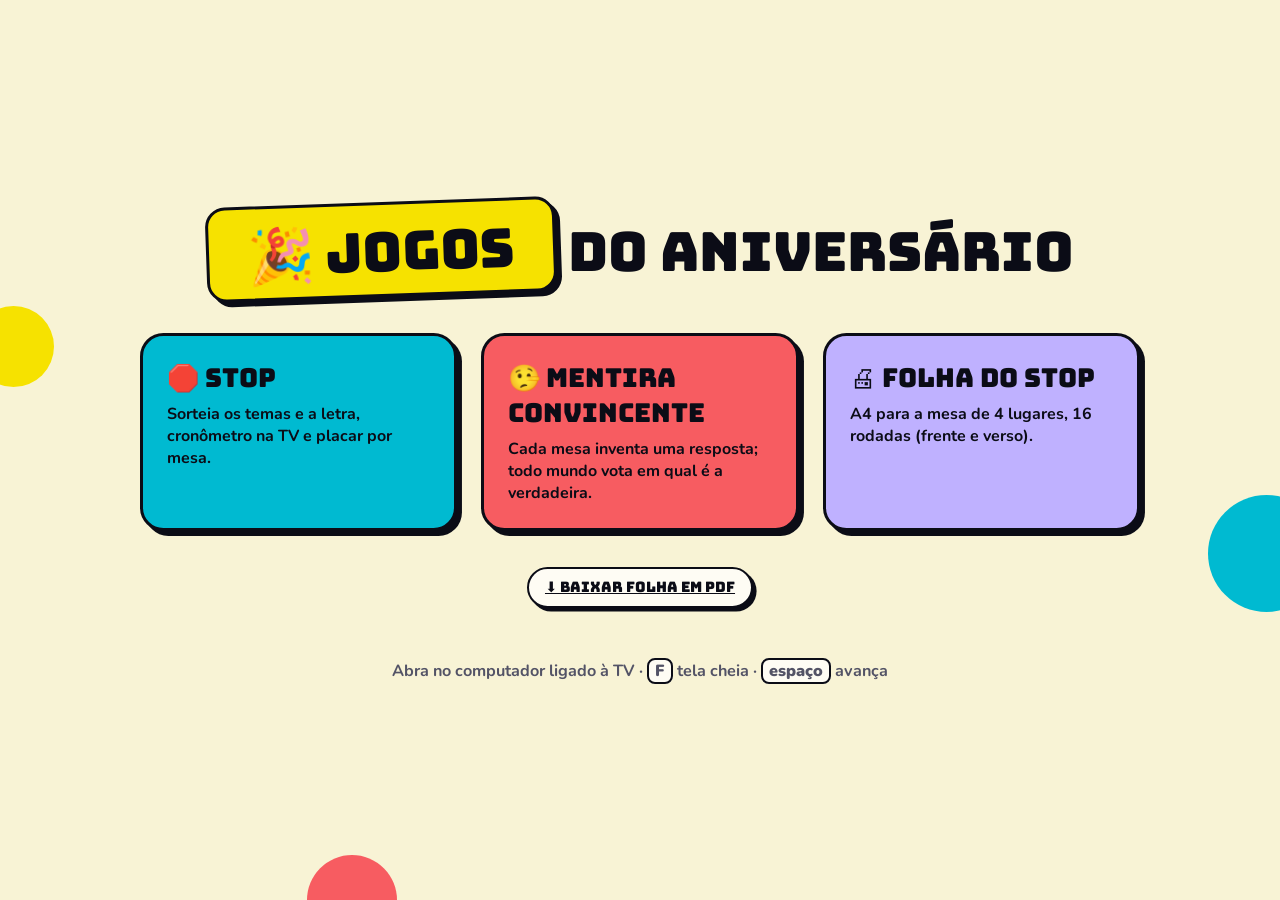
==== index.html @ de7eb235 "Corrige pontuação no índice Co-Authored-By: Claude Opus 5.5 <noreply@anthropic.com>" ====
<!doctype html>
<html lang="pt-BR">
<head>
<meta charset="utf-8">
<meta name="viewport" content="width=device-width,initial-scale=1">
<title>Jogos do Aniversário</title>
<script>
  (function(){
    var sis = matchMedia('(prefers-color-scheme: dark)');
    var e = null; try { e = localStorage.getItem('aniversario:tema'); } catch(x){}
    document.documentElement.dataset.theme = (e ? e === 'escuro' : sis.matches) ? 'dark' : 'light';
  })();
</script>
<link rel="preconnect" href="https://fonts.googleapis.com">
<link rel="preconnect" href="https://fonts.gstatic.com" crossorigin>
<link rel="stylesheet" href="https://fonts.googleapis.com/css2?family=Bungee&family=Nunito:wght@600;700;800;900&display=swap">
<link rel="stylesheet" href="tema.css">
<style>
body { overflow: auto; }
main { min-height: 100vh; display: flex; flex-direction: column; align-items: center; justify-content: center; gap: 4vh; padding: 6vh 16px; }
h1 { font-size: clamp(28px, 6vh, 72px); text-align: center; }
.jogos { display: grid; grid-template-columns: repeat(auto-fit, minmax(240px, 1fr)); gap: 24px; width: min(1000px, 100%); }
a.card { display: flex; flex-direction: column; gap: 8px; text-decoration: none; color: var(--tinta); padding: 24px; transition: transform .12s, box-shadow .12s; }
a.card:active { box-shadow: none; transform: translate(var(--o), var(--o)); }
a.card b { font-family: var(--fd); font-weight: 400; font-size: 26px; }
a.card span { font-size: 16px; }
.c1 { background: var(--turq); } .c2 { background: var(--coral); } .c3 { background: oklch(80% .11 292); }
</style>
</head>
<body>
<main>
  <h1><span class="tag">🎉 Jogos</span> do Aniversário</h1>
  <div class="jogos">
    <a class="card c1" href="stop.html"><b>🛑 Stop</b><span>Sorteia os temas e a letra, cronômetro na TV e placar por mesa.</span></a>
    <a class="card c2" href="mentira.html"><b>🤥 Mentira Convincente</b><span>Cada mesa inventa uma resposta; todo mundo vota em qual é a verdadeira.</span></a>
    <a class="card c3" href="folha-stop.html"><b>🖨 Folha do Stop</b><span>A4 para a mesa de 4 lugares, 16 rodadas (frente e verso).</span></a>
  </div>
  <a class="btn small" href="folha-stop.pdf" download>⬇ Baixar folha em PDF</a>
  <p class="hint">Abra no computador ligado à TV · <kbd>F</kbd> tela cheia · <kbd>espaço</kbd> avança</p>
</main>
</body>
</html>
---- tema.css ----
/* Visual "pop" (mesma pegada do Sorteia Mímica): papel, borda grossa de tinta, sombra dura,
   títulos em Bungee e texto em Nunito. Tamanhos em vh para ler de longe na TV. */
:root {
  --tinta: oklch(16% .02 280);          /* texto fixo sobre amarelo/turquesa/coral nos dois temas */
  --ink: var(--tinta);
  --paper: oklch(99% .01 95);
  --canary: oklch(90% .19 103);
  --grape: oklch(53% .24 292);
  --turq: oklch(72% .13 210);
  --coral: oklch(68% .19 22);
  --bg: oklch(96% .04 100);
  --text: var(--ink);
  --surface: var(--paper);
  --surface2: oklch(93% .02 100);
  --muted: oklch(45% .03 285);
  --on-grape: oklch(99% .01 95);
  --destaque: var(--grape);
  --turq-bg: color-mix(in oklab, var(--turq) 28%, var(--paper));
  --canary-bg: color-mix(in oklab, var(--canary) 32%, var(--paper));
  --coral-bg: color-mix(in oklab, var(--coral) 28%, var(--paper));
  --b: max(3px, .42vh);
  --bf: max(2px, .3vh);
  --o: max(4px, .55vh);
  --of: max(3px, .4vh);
  --pop: var(--o) var(--o) 0 0 var(--ink);
  --pop-f: var(--of) var(--of) 0 0 var(--ink);
  --r: max(18px, 2.6vh);
  --rb: max(16px, 2.2vh);
  --fd: "Bungee", system-ui, sans-serif;
  --ft: "Nunito", system-ui, -apple-system, "Segoe UI", Roboto, sans-serif;
  color-scheme: light;
}
:root[data-theme="dark"] {
  --ink: oklch(96% .01 95);
  --paper: oklch(26% .04 285);
  --bg: oklch(20% .03 285);
  --surface2: oklch(32% .03 285);
  --muted: oklch(75% .02 285);
  --destaque: oklch(78% .14 292);
  --turq-bg: color-mix(in oklab, var(--turq) 30%, var(--paper));
  --canary-bg: color-mix(in oklab, var(--canary) 30%, var(--paper));
  --coral-bg: color-mix(in oklab, var(--coral) 30%, var(--paper));
  color-scheme: dark;
}

* { box-sizing: border-box; }
html, body { margin: 0; height: 100%; }
body { background: var(--bg); color: var(--text); font-family: var(--ft); font-weight: 700; overflow: hidden; }
body::before, body::after, html::before { content: ""; position: fixed; z-index: -1; pointer-events: none; border-radius: 50%; }
body::before { width: 9vh; height: 9vh; left: -3vh; top: 34%; background: var(--canary); }
html::before { width: 13vh; height: 13vh; right: -5vh; top: 55%; background: var(--turq); }
body::after { width: 10vh; height: 10vh; left: 24%; bottom: -5vh; background: var(--coral); }

.screen { display: none; height: 100vh; padding: 3vh 4vw; flex-direction: column; gap: 2.4vh; }
.screen.active { display: flex; }
h1 { font-family: var(--fd); font-weight: 400; font-size: clamp(22px, 4.6vh, 60px); margin: 0; line-height: 1.15; }
.muted { color: var(--muted); }
.hint { font-size: clamp(12px, 1.8vh, 20px); color: var(--muted); text-align: center; }
kbd { font-family: var(--ft); font-weight: 900; border: var(--bf) solid var(--ink); border-radius: 8px; padding: 0 .4em; background: var(--surface); }
.bar { display: flex; align-items: center; justify-content: space-between; gap: 2vw; }
.btns { display: flex; gap: 1.6vw; justify-content: center; flex-wrap: wrap; align-items: center; }

/* etiqueta amarela torta (título, rodada) */
.tag {
  display: inline-block; font-family: var(--fd); font-weight: 400; padding: .3em .7em .2em;
  background: var(--canary); color: var(--tinta); border: var(--b) solid var(--ink);
  border-radius: var(--rb); box-shadow: var(--pop); transform: rotate(-2deg);
}

.btn {
  appearance: none; font-family: var(--fd); font-weight: 400; font-size: clamp(14px, 2.5vh, 30px); line-height: 1.15;
  padding: .75em 1.3em; border: var(--b) solid var(--ink); border-radius: var(--rb);
  background: var(--surface); color: var(--text); box-shadow: var(--pop); cursor: pointer;
  touch-action: manipulation; transition: transform .12s, box-shadow .12s;
}
.btn:active:not(:disabled) { box-shadow: none; transform: translate(var(--o), var(--o)); }
.btn.primary { background: var(--grape); color: var(--on-grape); }
.btn.coral { background: var(--coral); color: var(--tinta); }
.btn.small { font-size: clamp(11px, 1.6vh, 18px); padding: .7em 1.1em; border-width: var(--bf); box-shadow: var(--pop-f); border-radius: 999px; }
.btn.small:active:not(:disabled) { transform: translate(var(--of), var(--of)); }
.btn:disabled { background: var(--surface2); color: var(--muted); box-shadow: none; cursor: not-allowed; }
@media (hover: hover) { .btn:not(:disabled):hover { filter: brightness(1.06); } }

.card { background: var(--surface); border: var(--b) solid var(--ink); border-radius: var(--r); box-shadow: var(--pop); padding: 2vh 1.6vw; }
:focus-visible { outline: 3px solid var(--destaque); outline-offset: 3px; }

/* config */
.setup { overflow: auto; }
.cfg { display: grid; grid-template-columns: minmax(0, 1fr) minmax(0, 2fr); gap: 2.4vw; flex: 1; min-height: 0; padding: 0 var(--o) var(--o) 0; }
.cfg .card { display: flex; flex-direction: column; gap: 14px; min-height: 0; }
.cfg h2 { font-family: var(--fd); font-weight: 400; font-size: 15px; margin: 0; }
label { font-weight: 800; font-size: 15px; display: flex; flex-direction: column; gap: 6px; }
.campo, .cfg input, .cfg textarea {
  font: inherit; font-weight: 800; font-size: 16px; color: var(--text); background: var(--surface2);
  border: var(--bf) solid var(--ink); border-radius: 16px; padding: 10px 14px;
}
.cfg textarea { resize: vertical; }
.campo:focus, .cfg input:focus, .cfg textarea:focus { outline: 3px solid var(--destaque); outline-offset: 2px; }
.cols { display: grid; grid-template-columns: repeat(auto-fit, minmax(110px, 1fr)); gap: 12px; }
.nota { font-size: 14px; line-height: 1.5; color: var(--muted); }
.nota b { color: var(--text); }
.aviso { background: var(--coral-bg); border: var(--bf) solid var(--ink); border-radius: 14px; padding: 8px 12px; font-size: 14px; }
@media (max-width: 800px) { .cfg { grid-template-columns: minmax(0, 1fr); } body { overflow: auto; } }

/* cronômetro */
.relogio {
  font-family: var(--fd); font-weight: 400; font-variant-numeric: tabular-nums; line-height: 1;
  font-size: clamp(28px, 8vh, 110px); padding: .15em .45em .1em; min-width: 3.4em; text-align: center;
  background: var(--surface); border: var(--b) solid var(--ink); border-radius: var(--rb); box-shadow: var(--pop);
  transition: background-color .3s, color .3s;
}
.relogio:empty { visibility: hidden; }
.relogio.urgente { background: var(--coral-bg); color: var(--coral); animation: pulsar 1s ease-in-out infinite; }
.barra { position: relative; height: 2vh; min-height: 12px; border: var(--bf) solid var(--ink); border-radius: 999px; overflow: hidden; background: var(--grape); }
.barra > div { position: absolute; inset: 0; background: var(--surface); transform-origin: right; transition: transform .15s linear; }
.barra.urgente { background: var(--coral); }
.barra.urgente > div { background: var(--coral-bg); }
@keyframes pulsar { 50% { transform: scale(1.04); } }

/* tela inteira "STOP!" / "TEMPO!" */
.flash {
  position: fixed; inset: 0; z-index: 30; display: none; align-items: center; justify-content: center;
  background: var(--coral); color: var(--tinta); font-family: var(--fd); font-size: 24vh; cursor: pointer;
}
.flash.show { display: flex; animation: entrar .4s cubic-bezier(.2, 1.4, .4, 1); }
.flash span { transform: rotate(-4deg); }
@keyframes entrar { from { transform: scale(.85); opacity: 0; } to { transform: none; opacity: 1; } }
@keyframes pop { 0% { transform: scale(1.18) rotate(var(--rot, 0deg)); } 100% { transform: rotate(var(--rot, 0deg)); } }

/* placar */
.board { flex: 1; min-height: 0; overflow: auto; display: flex; flex-direction: column; gap: 1.8vh; justify-content: center; padding: 0 var(--o) var(--o) 0; }
.brow {
  display: grid; grid-template-columns: 7vh minmax(0, 18vw) minmax(0, 1fr) 14vh auto; align-items: center; gap: 1.5vw;
  background: var(--surface); border: var(--b) solid var(--ink); border-radius: var(--rb); box-shadow: var(--pop);
  padding: 1vh 1.4vw; font-size: clamp(15px, 3.2vh, 40px); font-weight: 900;
  animation: entrar .35s ease-out both;
}
.brow[data-pos="1"] { background: var(--canary); color: var(--tinta); font-size: clamp(17px, 3.8vh, 48px); }
.brow[data-pos="2"] { background: var(--surface2); }
.brow[data-pos="3"] { background: var(--coral-bg); }
.brow .rk { text-align: center; font-family: var(--fd); font-weight: 400; }
.brow .nm { overflow: hidden; text-overflow: ellipsis; white-space: nowrap; }
.brow .track { height: 3.4vh; border: var(--bf) solid var(--tinta); border-radius: 999px; background: var(--paper); overflow: hidden; }
.brow .fill { height: 100%; background: var(--grape); border-right: var(--bf) solid var(--tinta); transition: width .9s cubic-bezier(.2, .8, .2, 1); }
.brow .sc { text-align: right; font-family: var(--fd); font-weight: 400; font-variant-numeric: tabular-nums; }
.brow .delta { display: block; font-family: var(--ft); font-weight: 900; font-size: .5em; opacity: .75; }
.adj { display: flex; gap: .5vw; }
.adj button {
  font: inherit; font-size: .5em; width: 2.2em; height: 2.2em; border-radius: 50%; cursor: pointer;
  border: var(--bf) solid var(--ink); background: var(--surface); color: var(--text); box-shadow: var(--pop-f);
}
.adj button:active { box-shadow: none; transform: translate(var(--of), var(--of)); }
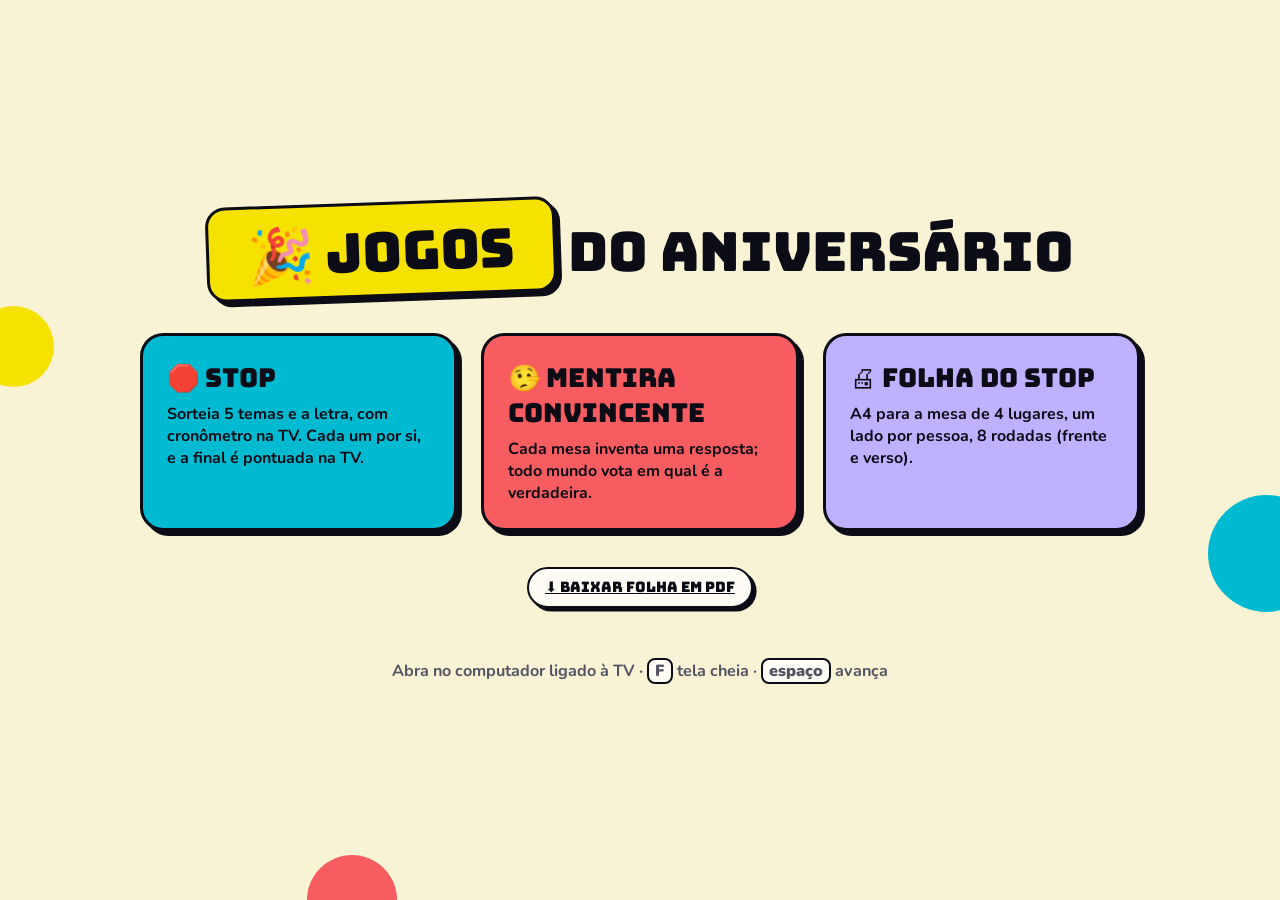
==== commit 1f3e4fc2: "Stop cada um por si: 5 temas, folha individual por lado e final na TV Co-Authored-By: Claude Opus 5." ====
--- a/index.html
+++ b/index.html
@@ -31,9 +31,9 @@
 <main>
   <h1><span class="tag">🎉 Jogos</span> do Aniversário</h1>
   <div class="jogos">
-    <a class="card c1" href="stop.html"><b>🛑 Stop</b><span>Sorteia os temas e a letra, cronômetro na TV e placar por mesa.</span></a>
+    <a class="card c1" href="stop.html"><b>🛑 Stop</b><span>Sorteia 5 temas e a letra, com cronômetro na TV. Cada um por si, e a final é pontuada na TV.</span></a>
     <a class="card c2" href="mentira.html"><b>🤥 Mentira Convincente</b><span>Cada mesa inventa uma resposta; todo mundo vota em qual é a verdadeira.</span></a>
-    <a class="card c3" href="folha-stop.html"><b>🖨 Folha do Stop</b><span>A4 para a mesa de 4 lugares, 16 rodadas (frente e verso).</span></a>
+    <a class="card c3" href="folha-stop.html"><b>🖨 Folha do Stop</b><span>A4 para a mesa de 4 lugares, um lado por pessoa, 8 rodadas (frente e verso).</span></a>
   </div>
   <a class="btn small" href="folha-stop.pdf" download>⬇ Baixar folha em PDF</a>
   <p class="hint">Abra no computador ligado à TV · <kbd>F</kbd> tela cheia · <kbd>espaço</kbd> avança</p>
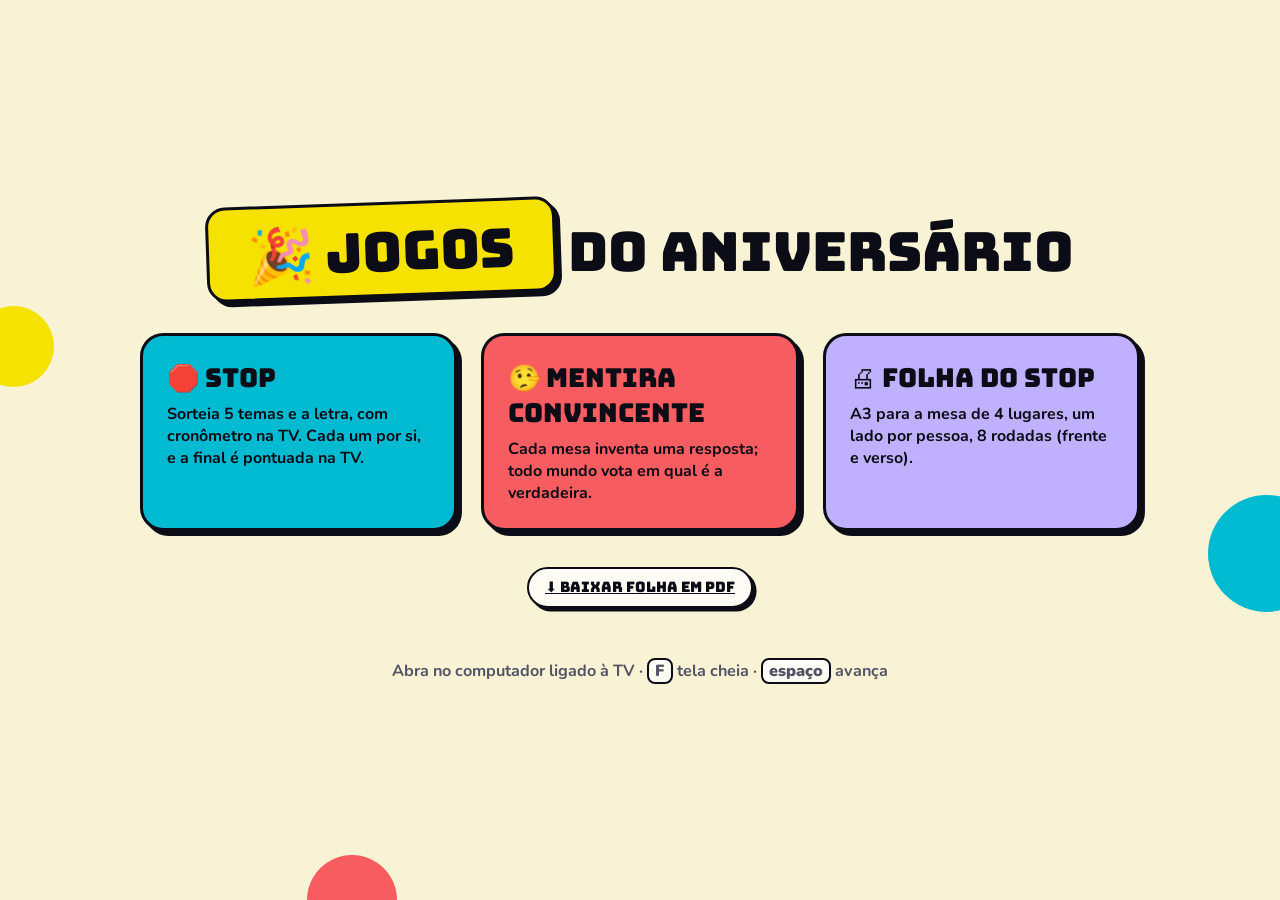
==== commit 305244fd: "Folha do Stop em A3 para caber melhor a escrita Co-Authored-By: Claude Opus 5.5 <noreply@anthropic.c" ====
--- a/index.html
+++ b/index.html
@@ -33,7 +33,7 @@
   <div class="jogos">
     <a class="card c1" href="stop.html"><b>🛑 Stop</b><span>Sorteia 5 temas e a letra, com cronômetro na TV. Cada um por si, e a final é pontuada na TV.</span></a>
     <a class="card c2" href="mentira.html"><b>🤥 Mentira Convincente</b><span>Cada mesa inventa uma resposta; todo mundo vota em qual é a verdadeira.</span></a>
-    <a class="card c3" href="folha-stop.html"><b>🖨 Folha do Stop</b><span>A4 para a mesa de 4 lugares, um lado por pessoa, 8 rodadas (frente e verso).</span></a>
+    <a class="card c3" href="folha-stop.html"><b>🖨 Folha do Stop</b><span>A3 para a mesa de 4 lugares, um lado por pessoa, 8 rodadas (frente e verso).</span></a>
   </div>
   <a class="btn small" href="folha-stop.pdf" download>⬇ Baixar folha em PDF</a>
   <p class="hint">Abra no computador ligado à TV · <kbd>F</kbd> tela cheia · <kbd>espaço</kbd> avança</p>
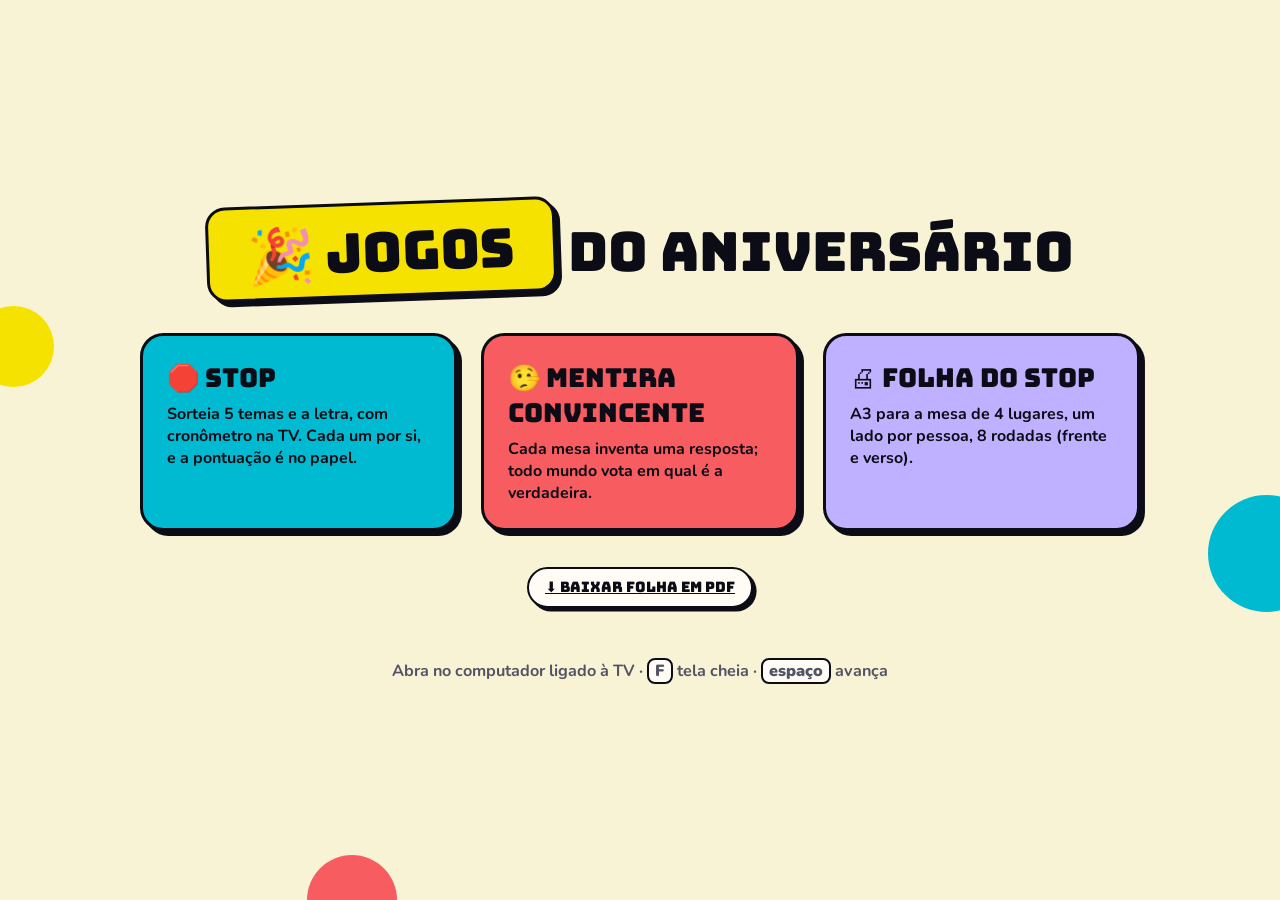
==== commit 46bef932: "Stop na TV só sorteia temas e letra; pontuação toda no papel Co-Authored-By: Claude Opus 5.5 <norepl" ====
--- a/index.html
+++ b/index.html
@@ -31,7 +31,7 @@
 <main>
   <h1><span class="tag">🎉 Jogos</span> do Aniversário</h1>
   <div class="jogos">
-    <a class="card c1" href="stop.html"><b>🛑 Stop</b><span>Sorteia 5 temas e a letra, com cronômetro na TV. Cada um por si, e a final é pontuada na TV.</span></a>
+    <a class="card c1" href="stop.html"><b>🛑 Stop</b><span>Sorteia 5 temas e a letra, com cronômetro na TV. Cada um por si, e a pontuação é no papel.</span></a>
     <a class="card c2" href="mentira.html"><b>🤥 Mentira Convincente</b><span>Cada mesa inventa uma resposta; todo mundo vota em qual é a verdadeira.</span></a>
     <a class="card c3" href="folha-stop.html"><b>🖨 Folha do Stop</b><span>A3 para a mesa de 4 lugares, um lado por pessoa, 8 rodadas (frente e verso).</span></a>
   </div>
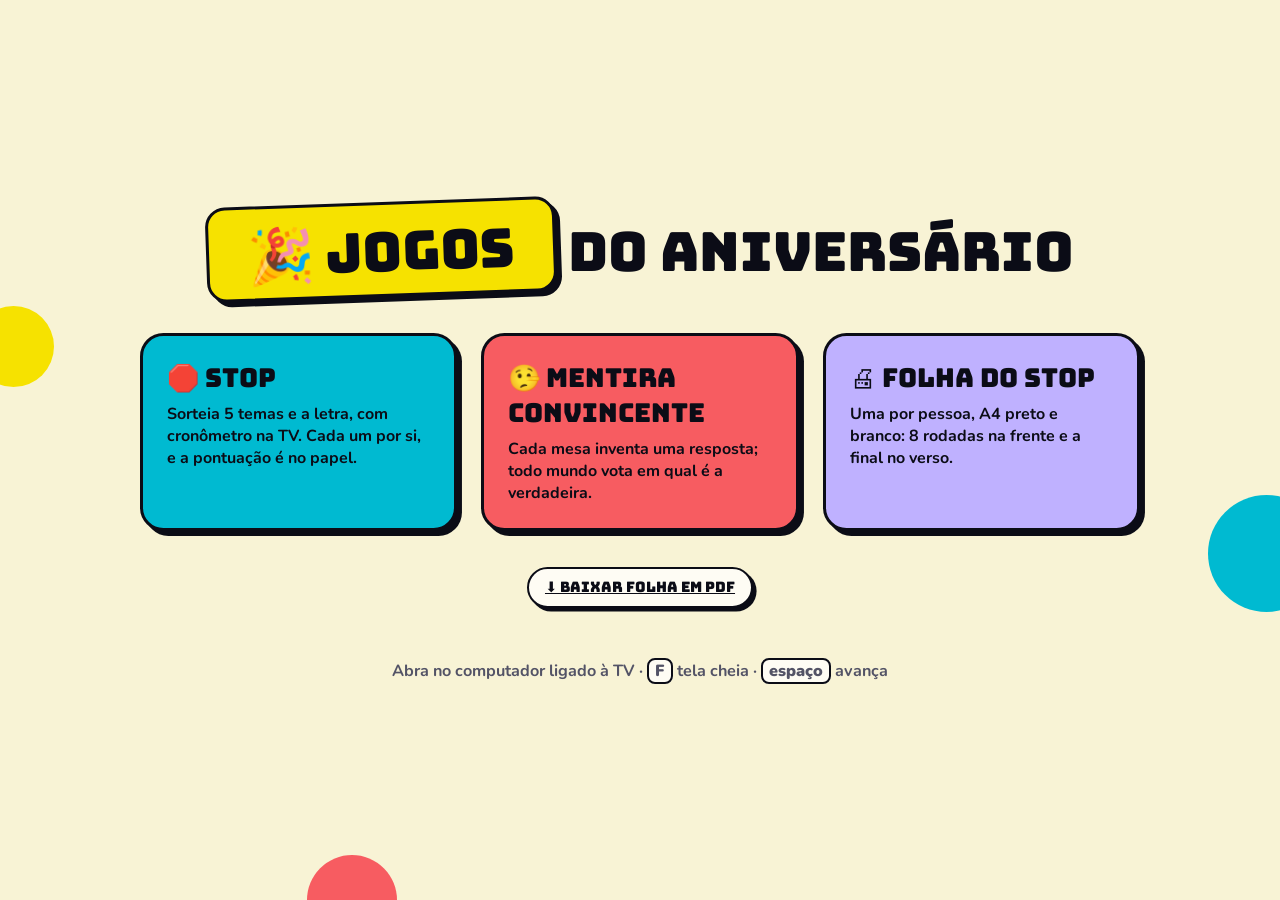
==== commit 4527a725: "Título não encosta mais o acento no selo quando quebra linha Co-Authored-By: Claude Opus 5.5 <norepl" ====
--- a/index.html
+++ b/index.html
@@ -33,7 +33,7 @@
   <div class="jogos">
     <a class="card c1" href="stop.html"><b>🛑 Stop</b><span>Sorteia 5 temas e a letra, com cronômetro na TV. Cada um por si, e a pontuação é no papel.</span></a>
     <a class="card c2" href="mentira.html"><b>🤥 Mentira Convincente</b><span>Cada mesa inventa uma resposta; todo mundo vota em qual é a verdadeira.</span></a>
-    <a class="card c3" href="folha-stop.html"><b>🖨 Folha do Stop</b><span>A3 para a mesa de 4 lugares, um lado por pessoa, 8 rodadas (frente e verso).</span></a>
+    <a class="card c3" href="folha-stop.html"><b>🖨 Folha do Stop</b><span>Uma por pessoa, A4 preto e branco: 8 rodadas na frente e a final no verso.</span></a>
   </div>
   <a class="btn small" href="folha-stop.pdf" download>⬇ Baixar folha em PDF</a>
   <p class="hint">Abra no computador ligado à TV · <kbd>F</kbd> tela cheia · <kbd>espaço</kbd> avança</p>
--- a/tema.css
+++ b/tema.css
@@ -53,11 +53,12 @@
 
 .screen { display: none; height: 100vh; padding: 3vh 4vw; flex-direction: column; gap: 2.4vh; }
 .screen.active { display: flex; }
-h1 { font-family: var(--fd); font-weight: 400; font-size: clamp(22px, 4.6vh, 60px); margin: 0; line-height: 1.15; }
+h1 { font-family: var(--fd); font-weight: 400; font-size: clamp(22px, 4.6vh, 60px); margin: 0; line-height: 1.6; }
+h1 .tag { line-height: 1.15; }
 .muted { color: var(--muted); }
 .hint { font-size: clamp(12px, 1.8vh, 20px); color: var(--muted); text-align: center; }
 kbd { font-family: var(--ft); font-weight: 900; border: var(--bf) solid var(--ink); border-radius: 8px; padding: 0 .4em; background: var(--surface); }
-.bar { display: flex; align-items: center; justify-content: space-between; gap: 2vw; }
+.bar { display: flex; align-items: center; justify-content: space-between; gap: 2vw; flex-wrap: wrap; }
 .btns { display: flex; gap: 1.6vw; justify-content: center; flex-wrap: wrap; align-items: center; }
 
 /* etiqueta amarela torta (título, rodada) */
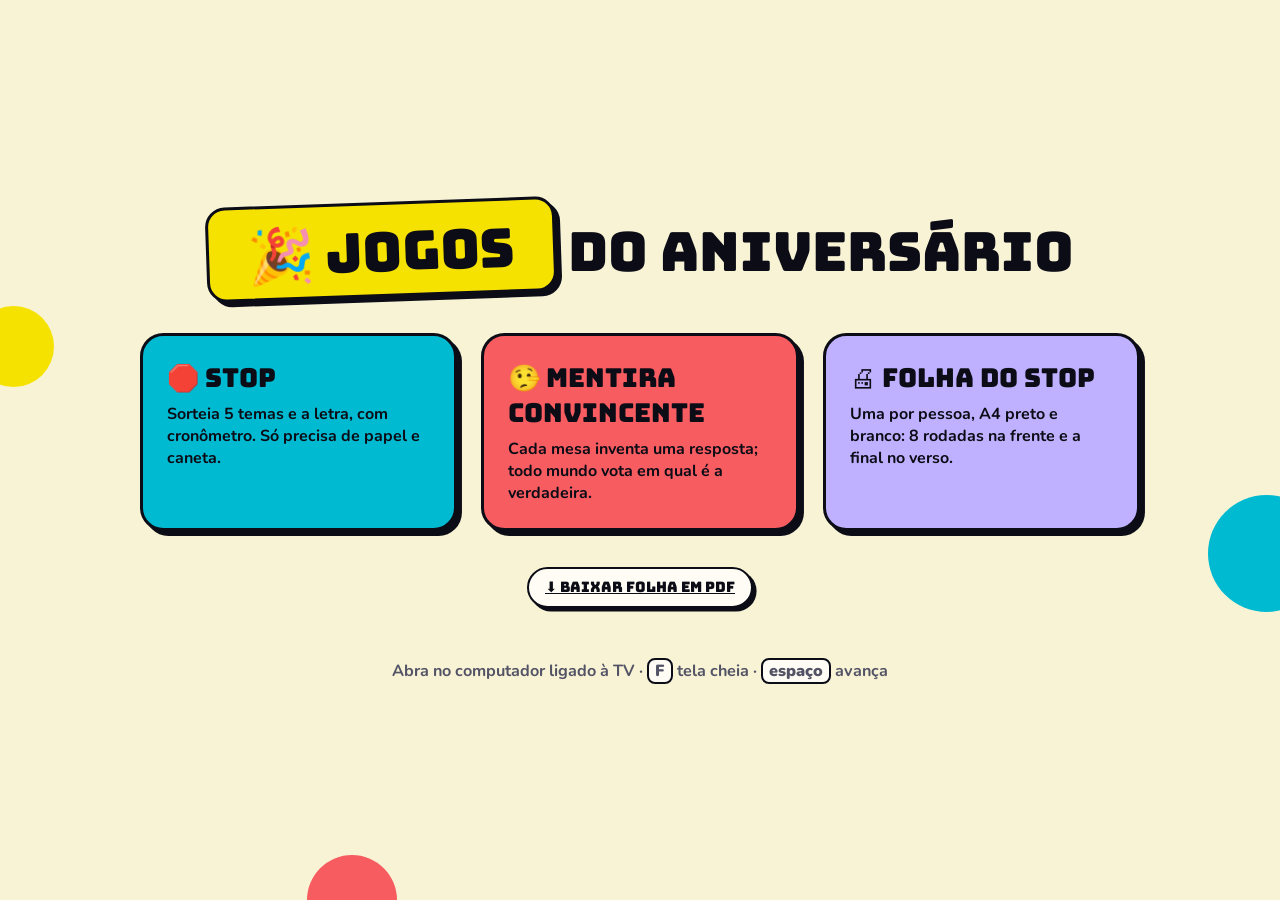
==== commit b97570be: "Stop: ícone e texto de divulgação sem TV (só papel e caneta) Co-Authored-By: Claude Opus 5.5 <norepl" ====
--- a/index.html
+++ b/index.html
@@ -31,7 +31,7 @@
 <main>
   <h1><span class="tag">🎉 Jogos</span> do Aniversário</h1>
   <div class="jogos">
-    <a class="card c1" href="stop.html"><b>🛑 Stop</b><span>Sorteia 5 temas e a letra, com cronômetro na TV. Cada um por si, e a pontuação é no papel.</span></a>
+    <a class="card c1" href="stop.html"><b>🛑 Stop</b><span>Sorteia 5 temas e a letra, com cronômetro. Só precisa de papel e caneta.</span></a>
     <a class="card c2" href="mentira.html"><b>🤥 Mentira Convincente</b><span>Cada mesa inventa uma resposta; todo mundo vota em qual é a verdadeira.</span></a>
     <a class="card c3" href="folha-stop.html"><b>🖨 Folha do Stop</b><span>Uma por pessoa, A4 preto e branco: 8 rodadas na frente e a final no verso.</span></a>
   </div>
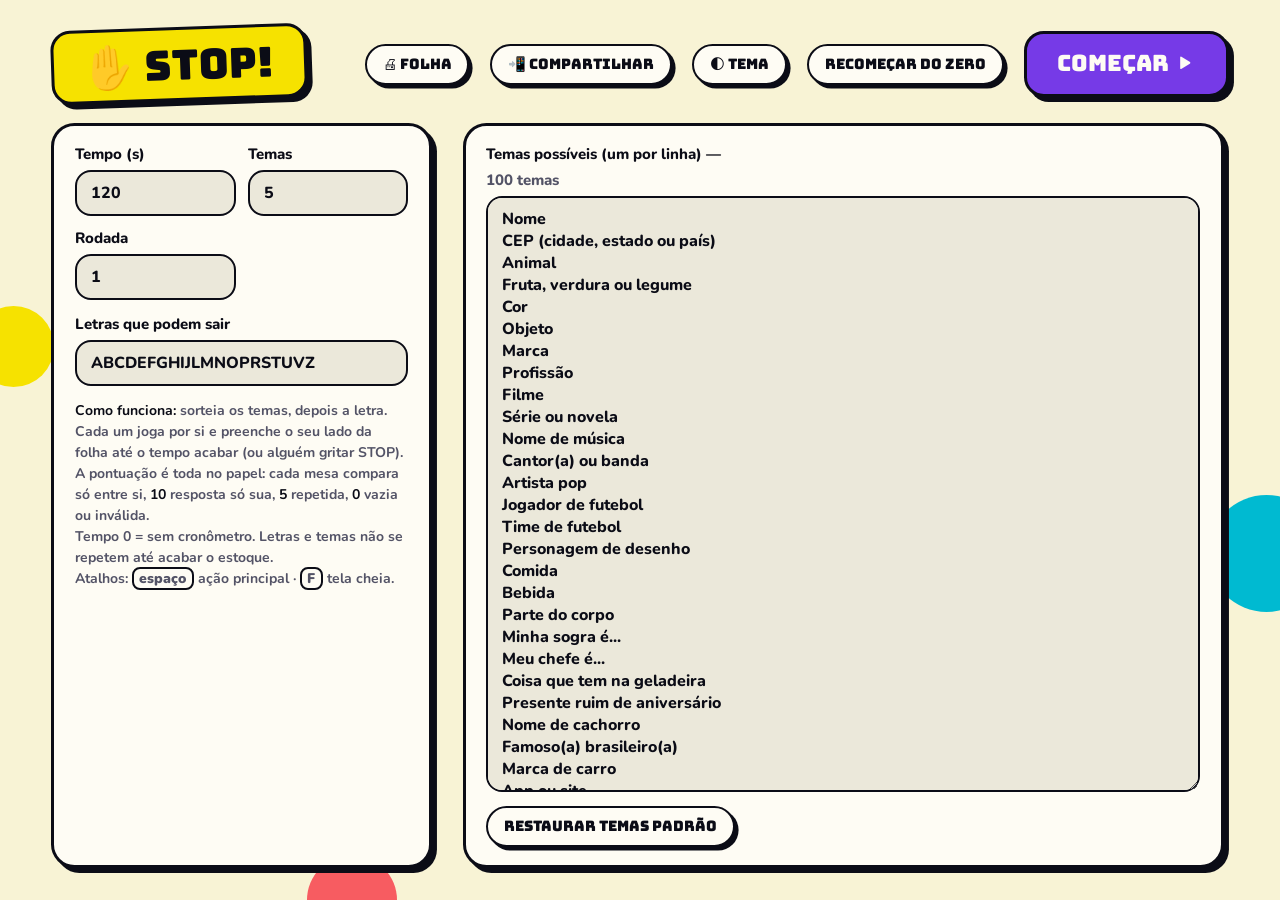
==== commit 8ca74fa5: "Stop vira a página principal; stop.html redireciona e botão da folha no topo Co-Authored-By: Claude " ====
--- a/index.html
+++ b/index.html
@@ -3,12 +3,30 @@
 <head>
 <meta charset="utf-8">
 <meta name="viewport" content="width=device-width,initial-scale=1">
-<title>Jogos do Aniversário</title>
+<title>Stop</title>
+<meta name="description" content="Stop que só precisa de papel e caneta: sorteia os temas e a letra com cronômetro. Abre no celular, no PC ou na TV.">
+<meta property="og:type" content="website">
+<meta property="og:site_name" content="Stop">
+<meta property="og:title" content="STOP! Só precisa de papel e caneta">
+<meta property="og:description" content="Sorteia os temas e a letra com cronômetro. Abre no celular, no PC ou na TV e cada um joga no papel.">
+<meta property="og:url" content="https://brenisio.github.io/stop/">
+<meta property="og:image" content="https://brenisio.github.io/stop/og-stop.png">
+<meta property="og:image:type" content="image/png">
+<meta property="og:image:width" content="1200">
+<meta property="og:image:height" content="630">
+<meta name="twitter:card" content="summary_large_image">
+<link rel="icon" type="image/png" sizes="32x32" href="icone-32.png">
+<link rel="icon" type="image/png" sizes="192x192" href="icone-192.png">
+<link rel="apple-touch-icon" href="icone-180.png">
+<meta name="theme-color" content="#17142a">
 <script>
   (function(){
     var sis = matchMedia('(prefers-color-scheme: dark)');
-    var e = null; try { e = localStorage.getItem('aniversario:tema'); } catch(x){}
-    document.documentElement.dataset.theme = (e ? e === 'escuro' : sis.matches) ? 'dark' : 'light';
+    function aplicar(){
+      var e = null; try { e = localStorage.getItem('aniversario:tema'); } catch(x){}
+      document.documentElement.dataset.theme = (e ? e === 'escuro' : sis.matches) ? 'dark' : 'light';
+    }
+    window.aplicarTema = aplicar; aplicar(); sis.addEventListener('change', aplicar);
   })();
 </script>
 <link rel="preconnect" href="https://fonts.googleapis.com">
@@ -16,27 +34,471 @@
 <link rel="stylesheet" href="https://fonts.googleapis.com/css2?family=Bungee&family=Nunito:wght@600;700;800;900&display=swap">
 <link rel="stylesheet" href="tema.css">
 <style>
-body { overflow: auto; }
-main { min-height: 100vh; display: flex; flex-direction: column; align-items: center; justify-content: center; gap: 4vh; padding: 6vh 16px; }
-h1 { font-size: clamp(28px, 6vh, 72px); text-align: center; }
-.jogos { display: grid; grid-template-columns: repeat(auto-fit, minmax(240px, 1fr)); gap: 24px; width: min(1000px, 100%); }
-a.card { display: flex; flex-direction: column; gap: 8px; text-decoration: none; color: var(--tinta); padding: 24px; transition: transform .12s, box-shadow .12s; }
-a.card:active { box-shadow: none; transform: translate(var(--o), var(--o)); }
-a.card b { font-family: var(--fd); font-weight: 400; font-size: 26px; }
-a.card span { font-size: 16px; }
-.c1 { background: var(--turq); } .c2 { background: var(--coral); } .c3 { background: oklch(80% .11 292); }
+/* rodada */
+.round-main { flex: 1; min-height: 0; display: flex; align-items: center; justify-content: center; gap: 4vw; }
+.letter-box {
+  --s: min(24vw, 42vh); --rot: 0deg;
+  width: var(--s); height: var(--s); flex: none; display: flex; align-items: center; justify-content: center;
+  background: var(--canary); color: var(--tinta); font-family: var(--fd); font-size: calc(var(--s) * .62); line-height: 1;
+  border: calc(var(--b) * 1.8) solid var(--ink); border-radius: 4vh; box-shadow: 1.3vh 1.3vh 0 0 var(--ink);
+  transform: rotate(var(--rot));
+}
+.letter-box.espera { background: var(--surface2); color: var(--muted); animation: balanca 1.6s ease-in-out infinite; }
+.round-main { gap: 3vw; }
+.letter-box.pop { animation: pop .4s ease-out; }
+@keyframes balanca { 50% { transform: rotate(3deg) scale(1.03); } }
+/* até 6 temas: uma coluna; cada cartão tem a altura do texto + uma parte igual da sobra (tema longo = caixa maior) */
+.cats { list-style: none; margin: 0; padding: 0 var(--o) var(--o) 0; display: flex; flex-direction: column; gap: 1.8vh 1.6vw; flex: 1; max-width: none; align-self: stretch; overflow: hidden; max-height: 100%; }
+.cats > li { flex: 1 0 auto; }
+.cats.duas { display: grid; grid-template-columns: repeat(2, minmax(0, 1fr)); grid-auto-rows: minmax(0, 1fr); align-content: center; }
+.cats li {
+  display: flex; flex-direction: column; justify-content: space-evenly; padding: .15em .6em; min-height: 0; min-width: 0;
+  background: var(--surface); border: var(--b) solid var(--ink); border-radius: var(--rb); box-shadow: var(--pop);
+  font-weight: 900; line-height: 1.08; overflow: hidden; -webkit-font-smoothing: antialiased;
+}
+.cats li.pop { animation: pop .35s ease-out; }
+/* cada tema num cartão colorido (texto sempre na tinta escura, nítido nos dois temas) */
+.cats li { --c: var(--turq); background: var(--c); color: var(--tinta); }
+.cats li:nth-child(5n+2) { --c: var(--coral); }
+.cats li:nth-child(5n+3) { --c: oklch(80% .11 292); }
+.cats li:nth-child(5n+4) { --c: oklch(86% .14 155); }
+.cats li:nth-child(5n+5) { --c: oklch(80% .14 60); } /* laranja: amarelo é só da letra */
+.cats li .t { color: var(--tinta); }
+.cats .row { display: flex; align-items: center; gap: .5em; padding: .2em 0; min-width: 0; }
+.cats .row + .row { border-top: var(--bf) dashed var(--tinta); }
+.cats .row.pop { animation: pop .35s ease-out; }
+.cats .row.girando .t { color: var(--tinta); opacity: .55; white-space: nowrap; overflow: hidden; text-overflow: ellipsis; } /* girando não quebra linha */
+/* número do tema = coluna da folha: selo escuro, número claro, centralizado */
+.cats .n {
+  flex: none; width: 1.75em; height: 1.75em; border-radius: .45em; display: flex; align-items: center; justify-content: center;
+  background: var(--tinta); color: oklch(99% .01 95); font-family: var(--fd); font-size: .82em; line-height: 1;
+  padding-top: .08em; transform: rotate(-4deg);
+}
+.cats .t { min-width: 0; overflow-wrap: break-word; }
+
 </style>
 </head>
 <body>
-<main>
-  <h1><span class="tag">🎉 Jogos</span> do Aniversário</h1>
-  <div class="jogos">
-    <a class="card c1" href="stop.html"><b>🛑 Stop</b><span>Sorteia 5 temas e a letra, com cronômetro. Só precisa de papel e caneta.</span></a>
-    <a class="card c2" href="mentira.html"><b>🤥 Mentira Convincente</b><span>Cada mesa inventa uma resposta; todo mundo vota em qual é a verdadeira.</span></a>
-    <a class="card c3" href="folha-stop.html"><b>🖨 Folha do Stop</b><span>Uma por pessoa, A4 preto e branco: 8 rodadas na frente e a final no verso.</span></a>
+
+<!-- CONFIG -->
+<section class="screen setup" id="setup">
+  <div class="bar">
+    <h1><span class="tag">✋ STOP!</span></h1>
+    <div class="btns">
+      <a class="btn small" href="folha-stop.html" target="_blank">🖨 Folha</a>
+      <button class="btn small" id="btnShare">📲 Compartilhar</button>
+      <button class="btn small" id="btnTheme">🌓 Tema</button>
+      <button class="btn small" id="btnNew">Recomeçar do zero</button>
+      <button class="btn primary" id="btnStart" data-primary>Começar ▶</button>
+    </div>
   </div>
-  <a class="btn small" href="folha-stop.pdf" download>⬇ Baixar folha em PDF</a>
-  <p class="hint">Abra no computador ligado à TV · <kbd>F</kbd> tela cheia · <kbd>espaço</kbd> avança</p>
-</main>
+  <div class="cfg">
+    <div class="card">
+      <div class="cols">
+        <label>Tempo (s)<input id="cfgTime" type="number" min="0" step="10"></label>
+        <label>Temas<input id="cfgNum" type="number" min="1" max="12"></label>
+        <label>Rodada<input id="cfgRound" type="number" min="1"></label>
+      </div>
+      <label>Letras que podem sair
+        <input id="cfgLetters">
+      </label>
+      <p class="nota" style="margin:0">
+        <b>Como funciona:</b> sorteia os temas, depois a letra. Cada um joga por si e preenche o seu lado da folha
+        até o tempo acabar (ou alguém gritar STOP). A pontuação é toda no papel: cada mesa compara só entre si,
+        <b>10</b> resposta só sua, <b>5</b> repetida, <b>0</b> vazia ou inválida.<br>
+        Tempo 0 = sem cronômetro. Letras e temas não se repetem até acabar o estoque.<br>
+        Atalhos: <kbd>espaço</kbd> ação principal · <kbd>F</kbd> tela cheia.
+      </p>
+    </div>
+    <div class="card">
+      <label style="flex:1">Temas possíveis (um por linha) — <span class="muted" id="catCount"></span>
+        <textarea id="cfgCats" style="flex:1;min-height:240px"></textarea>
+      </label>
+      <div><button class="btn small" id="btnResetCats">Restaurar temas padrão</button></div>
+    </div>
+  </div>
+</section>
+
+<!-- RODADA -->
+<section class="screen" id="round">
+  <div class="bar">
+    <div style="font-size:clamp(18px,4vh,52px)"><span class="tag">Rodada <span id="rNum">1</span></span></div>
+    <div class="btns" style="flex-wrap:nowrap">
+      <button class="btn small" id="btnMenu">☰ Menu</button>
+      <div class="relogio" id="rTimer"></div>
+    </div>
+  </div>
+  <div class="barra" id="rProg"><div></div></div>
+  <div class="round-main">
+    <div class="letter-box espera" id="rLetter">?</div>
+    <ol class="cats" id="rCats"></ol>
+  </div>
+  <div class="btns" id="rBtns"></div>
+  <div class="hint"><kbd>espaço</kbd> ação principal · <kbd>F</kbd> tela cheia</div>
+</section>
+
+<div class="flash" id="stopOverlay"><span>STOP!</span></div>
+
+<script>
+const DEFAULT_CATS = [
+  "Nome","CEP (cidade, estado ou país)","Animal","Fruta, verdura ou legume","Cor","Objeto","Marca","Profissão",
+  "Filme","Série ou novela","Nome de música","Cantor(a) ou banda","Artista pop","Jogador de futebol","Time de futebol",
+  "Personagem de desenho","Comida","Bebida","Parte do corpo","Minha sogra é...","Meu chefe é...","Coisa que tem na geladeira",
+  "Presente ruim de aniversário","Nome de cachorro","Famoso(a) brasileiro(a)","Marca de carro","App ou site",
+  "Esporte","Instrumento musical","Lugar pra primeiro encontro","Coisa que se faz no banho","Palavra em inglês",
+  "Super-herói ou vilão","Programa de TV","Participante de BBB","Coisa que tem na farmácia","Comida de festa infantil",
+  "Jogo (tabuleiro, videogame...)","Apelido","Adjetivo","Verbo","Coisa que dá vergonha","Personagem de filme",
+  "Lugar pra viajar","Coisa que tem na cozinha","Doce ou sobremesa","Peça de roupa","Flor ou planta","Inseto",
+  "Bicho do mar","Rua ou bairro famoso","Coisa redonda","Coisa que voa","Coisa que faz barulho",
+  "Coisa que tem no escritório","Ferramenta","Meio de transporte","Personagem de novela","Apresentador(a) de TV",
+  "Tipo de dança","Ritmo musical","Coisa que se compra no mercado","Algo que se perde fácil","Nome de bebê da moda",
+  "Xingamento leve","Coisa que dá medo","Mania irritante","Algo que tem no churrasco","Hobby","Comida que criança odeia",
+  "Algo que tem na bolsa","Marca de cerveja ou bebida","Gíria","Lugar onde não se deve dormir","Desculpa pra faltar",
+  "Coisa que tem na praia","Coisa que tem no shopping","Coisa que tem no banheiro","Coisa que tem na escola",
+  "Coisa que tem em festa",
+  "Superpoder","Sabor de pizza","Sabor de sorvete","Comida de bar","Brinquedo","Personagem da Disney",
+  "Doença ou dor","Coisa gelada","Coisa quente","Coisa que fede","Coisa macia","Nome de remédio","Coisa que tem no carro",
+  "Coisa que tem no quarto","Coisa que tem no hospital","Coisa que tem na academia","Coisa que tem no zoológico",
+  "Coisa que tem no Natal","Coisa que tem em casamento","Coisa que tem em Floripa"
+];
+const KEY = "stop-aniversario-v1";
+const $ = s => document.querySelector(s);
+
+function defaults(){
+  return {
+    time: 120, numCats: 5, letters: "ABCDEFGHIJLMNOPRSTUVZ",
+    cats: DEFAULT_CATS.slice(), usedCats: [], usedLetters: [],
+    round: 1, current: null, phase: "setup", v: 11
+  };
+}
+function load(){ try { return JSON.parse(localStorage.getItem(KEY)); } catch(e){ return null; } }
+function save(){ try { localStorage.setItem(KEY, JSON.stringify(S)); } catch(e){} }
+let S = load() || defaults();
+if(!S.v){ // migração da 1ª versão: mais temas por rodada e estoque novo
+  S.numCats = Math.max(S.numCats, 8);
+  S.cats = [...new Set([...S.cats, ...DEFAULT_CATS])];
+  if(S.current && !S.current.ended) S.current = null;
+  S.v = 2;
+}
+if(S.v < 3){ // cada um por si: 5 temas por rodada, placar da TV só pra final
+  S.numCats = 5;
+  if(S.current && !S.current.ended) S.current = null;
+  S.v = 3;
+}
+if(S.v < 4){ // TV só sorteia; pontuação toda no papel
+  delete S.teams;
+  if(S.current) delete S.current.points;
+  if(S.phase === "score" || S.phase === "board") S.phase = "round";
+  S.v = 4;
+}
+if(S.v < 5){ // tema removido também do estoque já salvo
+  const fora = "O aniversariante é...";
+  S.cats = S.cats.filter(c => c !== fora);
+  S.usedCats = S.usedCats.filter(c => c !== fora);
+  if(S.current && S.current.cats.includes(fora)) S.current = null;
+  S.v = 5;
+}
+if(S.v < 6){ // temas pra responder em 1–2 palavras: tira os complexos e entra o estoque novo
+  const fora = ["Político(a)","Coisa que mãe fala","Coisa que pai fala","Emprego dos sonhos","Desculpa pra não ir à academia","Desculpa pra chegar atrasado","Motivo pra terminar namoro","Superpoder inútil","Algo que se leva pra praia"];
+  S.cats = [...new Set([...S.cats.filter(c => !fora.includes(c)), ...DEFAULT_CATS])];
+  S.usedCats = S.usedCats.filter(c => !fora.includes(c));
+  if(S.current && S.current.cats.some(c => fora.includes(c))) S.current = null;
+  S.v = 6;
+}
+if(S.v < 7){ // estoque novo (100 temas)
+  S.cats = [...new Set([...S.cats, ...DEFAULT_CATS])];
+  S.v = 7;
+}
+if(S.v < 8){ // Comida de boteco → Comida de bar; sai Coisa que pica, entra Coisa macia
+  const troca = {"Comida de boteco": "Comida de bar", "Coisa que pica": "Coisa macia"};
+  const t = c => troca[c] || c;
+  S.cats = [...new Set(S.cats.map(t))];
+  S.usedCats = S.usedCats.map(t);
+  if(S.current) S.current.cats = S.current.cats.map(t);
+  S.v = 8;
+}
+if(S.v < 9){ // Coisa que gruda → Nome de remédio
+  const t = c => c === "Coisa que gruda" ? "Nome de remédio" : c;
+  S.cats = [...new Set(S.cats.map(t))];
+  S.usedCats = S.usedCats.map(t);
+  if(S.current) S.current.cats = S.current.cats.map(t);
+  S.v = 9;
+}
+if(S.v < 10){ // + Coisa que tem em Floripa
+  S.cats = [...new Set([...S.cats, ...DEFAULT_CATS])];
+  S.v = 10;
+}
+if(S.v < 11){ // sai Capital (difícil demais)
+  const fora = "Capital (de estado ou país)";
+  S.cats = S.cats.filter(c => c !== fora);
+  S.usedCats = S.usedCats.filter(c => c !== fora);
+  if(S.current && S.current.cats.includes(fora)) S.current = null;
+  S.v = 11;
+}
+
+/* ---------- utils ---------- */
+const pick = a => a[Math.floor(Math.random()*a.length)];
+function shuffle(a){ a=a.slice(); for(let i=a.length-1;i>0;i--){const j=Math.floor(Math.random()*(i+1));[a[i],a[j]]=[a[j],a[i]];} return a; }
+function esc(s){ return String(s).replace(/[&<>"']/g, c => ({"&":"&amp;","<":"&lt;",">":"&gt;",'"':"&quot;","'":"&#39;"}[c])); }
+function fmt(ms){ const s=Math.ceil(ms/1000); return Math.floor(s/60)+":"+String(s%60).padStart(2,"0"); }
+function letterPool(){ return [...new Set(S.letters.toUpperCase().replace(/[^A-Z]/g,"").split(""))]; }
+function popAnim(el){ el.classList.remove("pop"); void el.offsetWidth; el.classList.add("pop"); }
+
+let AC;
+function tone(f, d, type="sine", vol=.2, when=0){
+  try{
+    AC = AC || new (window.AudioContext||window.webkitAudioContext)();
+    const t = AC.currentTime + when, o = AC.createOscillator(), g = AC.createGain();
+    o.type = type; o.frequency.value = f;
+    g.gain.setValueAtTime(vol, t); g.gain.exponentialRampToValueAtTime(.0001, t+d);
+    o.connect(g); g.connect(AC.destination); o.start(t); o.stop(t+d);
+  }catch(e){}
+}
+function alarm(){ for(let i=0;i<4;i++){ tone(990,.18,"square",.25,i*.22); tone(660,.18,"square",.2,i*.22+.11); } }
+function fanfare(){ [523,659,784,1047].forEach((f,i)=>tone(f,.25,"triangle",.25,i*.12)); }
+
+function show(id){
+  document.querySelectorAll(".screen").forEach(s => s.classList.toggle("active", s.id===id));
+  S.phase = id; save();
+}
+// compartilhar: menu nativo (celular) ou WhatsApp Web; o preview vem das tags og: acima
+$("#btnShare").onclick = async () => {
+  const url = "https://brenisio.github.io/stop/", text = "Bora jogar Stop? Só precisa de papel e caneta:";
+  if(navigator.share){ try { await navigator.share({title: "Stop", text, url}); return; } catch(e){ if(e.name === "AbortError") return; } }
+  open("https://wa.me/?text=" + encodeURIComponent(text + " " + url), "_blank", "noopener");
+};
+$("#btnTheme").onclick = () => {
+  const dark = document.documentElement.dataset.theme === "dark";
+  try { localStorage.setItem("aniversario:tema", dark ? "claro" : "escuro"); } catch(e){}
+  window.aplicarTema();
+};
+
+/* ---------- setup ---------- */
+function renderSetup(){
+  $("#cfgTime").value = S.time;
+  $("#cfgNum").value = S.numCats;
+  $("#cfgRound").value = S.round;
+  $("#cfgLetters").value = S.letters;
+  $("#cfgCats").value = S.cats.join("\n");
+  updateCatCount();
+  $("#btnStart").textContent = (S.round>1 || S.current) ? "Continuar ▶" : "Começar ▶";
+  show("setup");
+}
+function updateCatCount(){ $("#catCount").textContent = $("#cfgCats").value.split("\n").filter(l=>l.trim()).length + " temas"; }
+function applySetup(){
+  S.time = Math.max(0, parseInt($("#cfgTime").value)||0);
+  const num = Math.min(12, Math.max(1, parseInt($("#cfgNum").value)||5));
+  if(num !== S.numCats) S.current = null;
+  S.numCats = num;
+  S.round = Math.max(1, parseInt($("#cfgRound").value)||1);
+  S.letters = $("#cfgLetters").value;
+  if(!letterPool().length){ alert("Coloque pelo menos uma letra."); return false; }
+  const cats = [...new Set($("#cfgCats").value.split("\n").map(s=>s.trim()).filter(Boolean))];
+  if(cats.length < S.numCats){ alert("Precisa de pelo menos "+S.numCats+" temas."); return false; }
+  S.cats = cats;
+  S.usedCats = S.usedCats.filter(c => cats.includes(c));
+  save(); return true;
+}
+$("#cfgCats").addEventListener("input", updateCatCount);
+$("#btnResetCats").onclick = () => { $("#cfgCats").value = DEFAULT_CATS.join("\n"); updateCatCount(); };
+$("#btnStart").onclick = () => { if(applySetup()) enterRound(); };
+$("#btnNew").onclick = () => {
+  if(!confirm("Voltar pra rodada 1 e liberar todos os temas e letras?")) return;
+  if(!applySetup()) return;
+  S.round = 1; S.current = null; S.usedCats = []; S.usedLetters = [];
+  save(); enterRound();
+};
+
+/* ---------- rodada ---------- */
+// empty → (temas) → cats → (letra) → ready → running/paused → ended
+let rstate = "empty";
+const timer = {end:0, remaining:0, iv:null, lastSec:null};
+
+function enterRound(){
+  const c = S.current;
+  rstate = !c ? "empty" : c.ended ? "ended" : c.letter ? "ready" : "cats";
+  timer.remaining = S.time*1000;
+  show("round");
+  $("#rNum").textContent = S.round;
+  setLetter(c && c.letter);
+  drawCatList(c ? c.cats : Array(S.numCats).fill("?"));
+  showTime(rstate==="ended" ? 0 : timer.remaining);
+  renderRoundBtns();
+}
+function setLetter(l){
+  const el = $("#rLetter");
+  el.textContent = l || "?";
+  el.classList.toggle("espera", !l);
+}
+function drawCatList(cats){
+  // um cartão por tema; o número é a linha na folha
+  const ul = $("#rCats");
+  ul.classList.toggle("duas", cats.length > 6);
+  ul.innerHTML = cats.map((c,i)=>
+    `<li><div class="row"><span class="n">${i+1}</span><span class="t">${esc(c)}</span></div></li>`).join("");
+  fitCats();
+}
+// maior fonte em que todos os temas cabem (usa o tema mais longo do estoque durante o sorteio)
+function fitCats(){
+  const ul = $("#rCats"); if(!$("#round").classList.contains("active")) return;
+  const items = [...ul.children];
+  // mede pelo layout (offset/scroll das linhas), que ignora o "pulo" da animação e o que vaza pra cima
+  const largura = () => items.every(li => [...li.children].every(r => r.scrollWidth <= r.clientWidth + 1));
+  // uma coluna: o último cartão (na altura natural) precisa caber na lista
+  const coluna = () => { const u = items[items.length-1], cs = getComputedStyle(ul);
+    return u.offsetTop - ul.offsetTop + u.offsetHeight <= ul.clientHeight - parseFloat(cs.paddingBottom) + 1 && largura(); };
+  const grade = () => items.every(li => {
+    const cs = getComputedStyle(li), rows = [...li.children];
+    const livre = li.clientHeight - parseFloat(cs.paddingTop) - parseFloat(cs.paddingBottom);
+    return rows.reduce((a, r) => a + r.offsetHeight, 0) <= livre + 1 && rows.every(r => r.scrollWidth <= r.clientWidth + 1);
+  });
+  const fits = ul.classList.contains("duas") ? grade : coluna;
+  let lo = 2, hi = 10;
+  for(let k = 0; k < 14; k++){ const mid = (lo+hi)/2; ul.style.fontSize = mid + "vh"; if(fits()) lo = mid; else hi = mid; }
+  ul.style.fontSize = lo + "vh";
+}
+addEventListener("resize", fitCats);
+// reajusta quando a fonte do site termina de carregar ou a área dos temas muda de tamanho
+document.fonts && document.fonts.ready.then(fitCats);
+document.fonts && document.fonts.addEventListener("loadingdone", fitCats);
+if(window.ResizeObserver){ let w = 0, h = 0; new ResizeObserver(([e]) => {
+  const r = e.contentRect; if(Math.abs(r.width-w) > 1 || Math.abs(r.height-h) > 1){ w = r.width; h = r.height; fitCats(); }
+}).observe($("#rCats")); }
+function showTime(ms){
+  const el = $("#rTimer"), pr = $("#rProg");
+  if(!S.time){ el.textContent = ""; pr.style.visibility = "hidden"; return; }
+  pr.style.visibility = "visible";
+  el.textContent = fmt(ms);
+  const urg = ms <= 10000 && (rstate === "running" || rstate === "paused" || rstate === "ended");
+  el.classList.toggle("urgente", urg && ms > 0);
+  pr.classList.toggle("urgente", urg);
+  pr.firstElementChild.style.transform = `scaleX(${1 - ms/(S.time*1000)})`;
+}
+function renderRoundBtns(){
+  $("#rBtns").innerHTML = {
+    empty:   `<button class="btn primary" data-primary data-a="cats">🎲 Sortear temas</button>`,
+    spin:    `<button class="btn" disabled>Sorteando…</button>`,
+    cats:    `<button class="btn" data-a="cats">🔀 Outros temas</button>
+              <button class="btn primary" data-primary data-a="letter">🔤 Sortear letra</button>`,
+    ready:   `<button class="btn" data-a="letter">🔤 Outra letra</button>
+              <button class="btn primary" data-primary data-a="start">▶ Valendo!</button>`,
+    running: `${S.time?`<button class="btn" data-a="pause">⏸ Pausar</button>`:""}
+              <button class="btn coral" data-primary data-a="stop">✋ STOP!</button>`,
+    paused:  `<button class="btn" data-a="stop">✋ Encerrar</button>
+              <button class="btn primary" data-primary data-a="resume">▶ Continuar</button>`,
+    ended:   `<button class="btn" data-a="settings">⚙ Config</button>
+              <button class="btn primary" data-primary data-a="next">▶ Próxima rodada</button>`
+  }[rstate];
+}
+$("#rBtns").addEventListener("click", e => {
+  const a = e.target.closest("[data-a]")?.dataset.a; if(!a) return;
+  ({cats:drawCats, letter:drawLetter, start:startTimer, pause:pauseTimer, resume:resumeTimer,
+    stop:endRound, next:nextRound, settings:renderSetup})[a]();
+});
+
+function spin(el, pool, final, total, onTick, done){
+  const t0 = performance.now();
+  (function step(){
+    const t = (performance.now()-t0)/total;
+    if(t >= 1){ el.textContent = final; done && done(); return; }
+    el.textContent = pick(pool); onTick && onTick();
+    setTimeout(step, 45 + 300*t*t);
+  })();
+}
+function drawCats(){
+  if(rstate === "spin") return;
+  if(S.current){ // re-sorteio: devolve temas e letra ao estoque
+    S.usedCats = S.usedCats.filter(c => !S.current.cats.includes(c));
+    S.usedLetters = S.usedLetters.filter(l => l !== S.current.letter);
+  }
+  let ca = S.cats.filter(c => !S.usedCats.includes(c));
+  if(ca.length < S.numCats){ S.usedCats = []; ca = S.cats.slice(); }
+  const cats = shuffle(ca).slice(0, S.numCats);
+  S.usedCats.push(...cats);
+  S.current = {cats, letter:null, ended:false};
+  save();
+
+  rstate = "spin"; renderRoundBtns(); setLetter(null);
+  drawCatList(cats);
+  const items = [...document.querySelectorAll("#rCats .row")];
+  let pending = items.length;
+  items.forEach((li,i) => {
+    li.classList.add("girando");
+    spin(li.querySelector(".t"), S.cats, cats[i], 700 + i*280, null, () => {
+      li.classList.remove("girando"); popAnim(li); tone(480+i*45,.12,"triangle",.2);
+      if(--pending === 0){ rstate = "cats"; renderRoundBtns(); fitCats(); }
+    });
+  });
+}
+function drawLetter(){
+  if(rstate === "spin" || !S.current) return;
+  if(S.current.letter) S.usedLetters = S.usedLetters.filter(l => l !== S.current.letter);
+  const letters = letterPool();
+  let la = letters.filter(l => !S.usedLetters.includes(l));
+  if(!la.length){ S.usedLetters = []; la = letters; }
+  const letter = pick(la);
+  S.usedLetters.push(letter); S.current.letter = letter; save();
+
+  rstate = "spin"; renderRoundBtns();
+  const el = $("#rLetter"); el.classList.remove("espera");
+  spin(el, letters, letter, 2600, () => tone(1200,.03,"square",.05), () => {
+    popAnim(el); fanfare(); startTimer(); // letra na tela = valendo
+  });
+}
+function startTimer(){
+  timer.remaining = S.time*1000; timer.lastSec = null;
+  tone(880,.15,"triangle",.3); resumeTimer();
+}
+function resumeTimer(){
+  rstate = "running"; renderRoundBtns();
+  if(!S.time) return;
+  timer.end = performance.now() + timer.remaining;
+  clearInterval(timer.iv); timer.iv = setInterval(tickTimer, 100);
+}
+function pauseTimer(){
+  timer.remaining = Math.max(0, timer.end - performance.now());
+  clearInterval(timer.iv); rstate = "paused"; renderRoundBtns(); showTime(timer.remaining);
+}
+function tickTimer(){
+  const ms = Math.max(0, timer.end - performance.now());
+  showTime(ms);
+  const sec = Math.ceil(ms/1000);
+  if(sec !== timer.lastSec){ timer.lastSec = sec; if(sec<=10 && sec>0) tone(sec<=3?1320:880,.08,"square",.15); }
+  if(ms <= 0) endRound();
+}
+function endRound(){
+  clearInterval(timer.iv);
+  rstate = "ended"; S.current.ended = true; save();
+  showTime(0); renderRoundBtns(); alarm();
+  const ov = $("#stopOverlay"); ov.classList.add("show");
+  setTimeout(() => ov.classList.remove("show"), 1800);
+}
+$("#stopOverlay").onclick = () => $("#stopOverlay").classList.remove("show");
+
+// pontuação feita no papel, em cada mesa
+function nextRound(){ S.current = null; S.round++; save(); enterRound(); }
+
+$("#btnMenu").onclick = () => {
+  if((rstate === "running" || rstate === "paused") && !confirm("A rodada está valendo. Sair pro menu mesmo assim?")) return;
+  if(rstate === "running") pauseTimer();
+  clearInterval(timer.iv); renderSetup();
+};
+
+/* ---------- atalhos ---------- */
+document.addEventListener("keydown", e => {
+  if(/INPUT|TEXTAREA/.test(document.activeElement.tagName)) return;
+  if(e.code === "Space"){
+    e.preventDefault();
+    if($("#stopOverlay").classList.contains("show")){ $("#stopOverlay").classList.remove("show"); return; }
+    document.querySelector(".screen.active [data-primary]")?.click();
+  } else if(e.key.toLowerCase() === "f"){
+    if(document.fullscreenElement) document.exitFullscreen();
+    else document.documentElement.requestFullscreen?.().catch(()=>{});
+  }
+});
+
+/* ---------- start ---------- */
+({setup:renderSetup, round:enterRound}[S.phase] || renderSetup)();
+</script>
 </body>
 </html>
--- a/tema.css
+++ b/tema.css
@@ -151,3 +151,4 @@
   border: var(--bf) solid var(--ink); background: var(--surface); color: var(--text); box-shadow: var(--pop-f);
 }
 .adj button:active { box-shadow: none; transform: translate(var(--of), var(--of)); }
+a.btn { text-decoration: none; display: inline-block; }
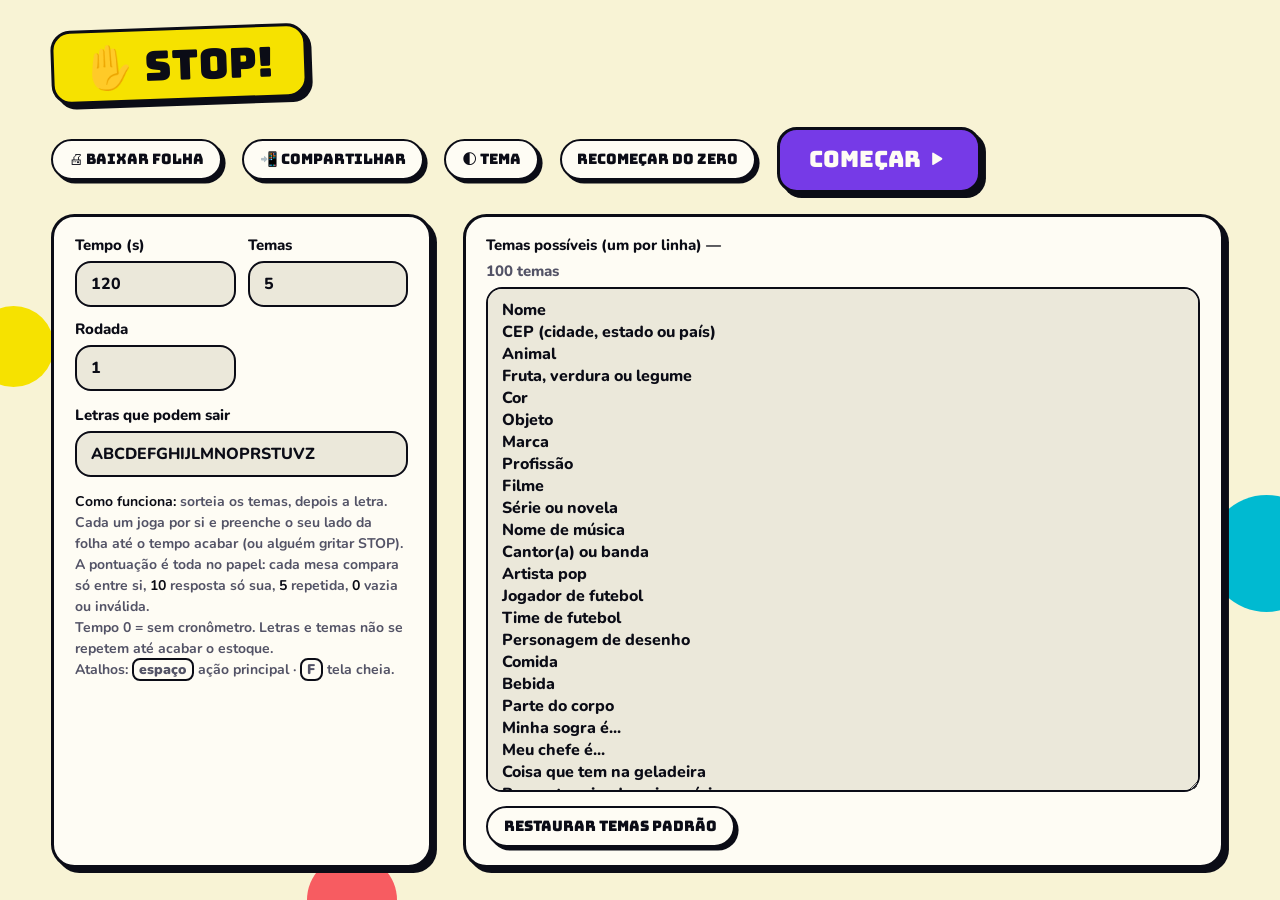
==== commit c5c96aab: "Folha do Stop: texto sem TV/mesa e botão baixa o PDF Co-Authored-By: Claude Opus 5.5 <noreply@anthro" ====
--- a/index.html
+++ b/index.html
@@ -85,7 +85,7 @@
   <div class="bar">
     <h1><span class="tag">✋ STOP!</span></h1>
     <div class="btns">
-      <a class="btn small" href="folha-stop.html" target="_blank">🖨 Folha</a>
+      <a class="btn small" href="folha-stop.pdf" download="folha-stop.pdf">🖨 Baixar folha</a>
       <button class="btn small" id="btnShare">📲 Compartilhar</button>
       <button class="btn small" id="btnTheme">🌓 Tema</button>
       <button class="btn small" id="btnNew">Recomeçar do zero</button>
